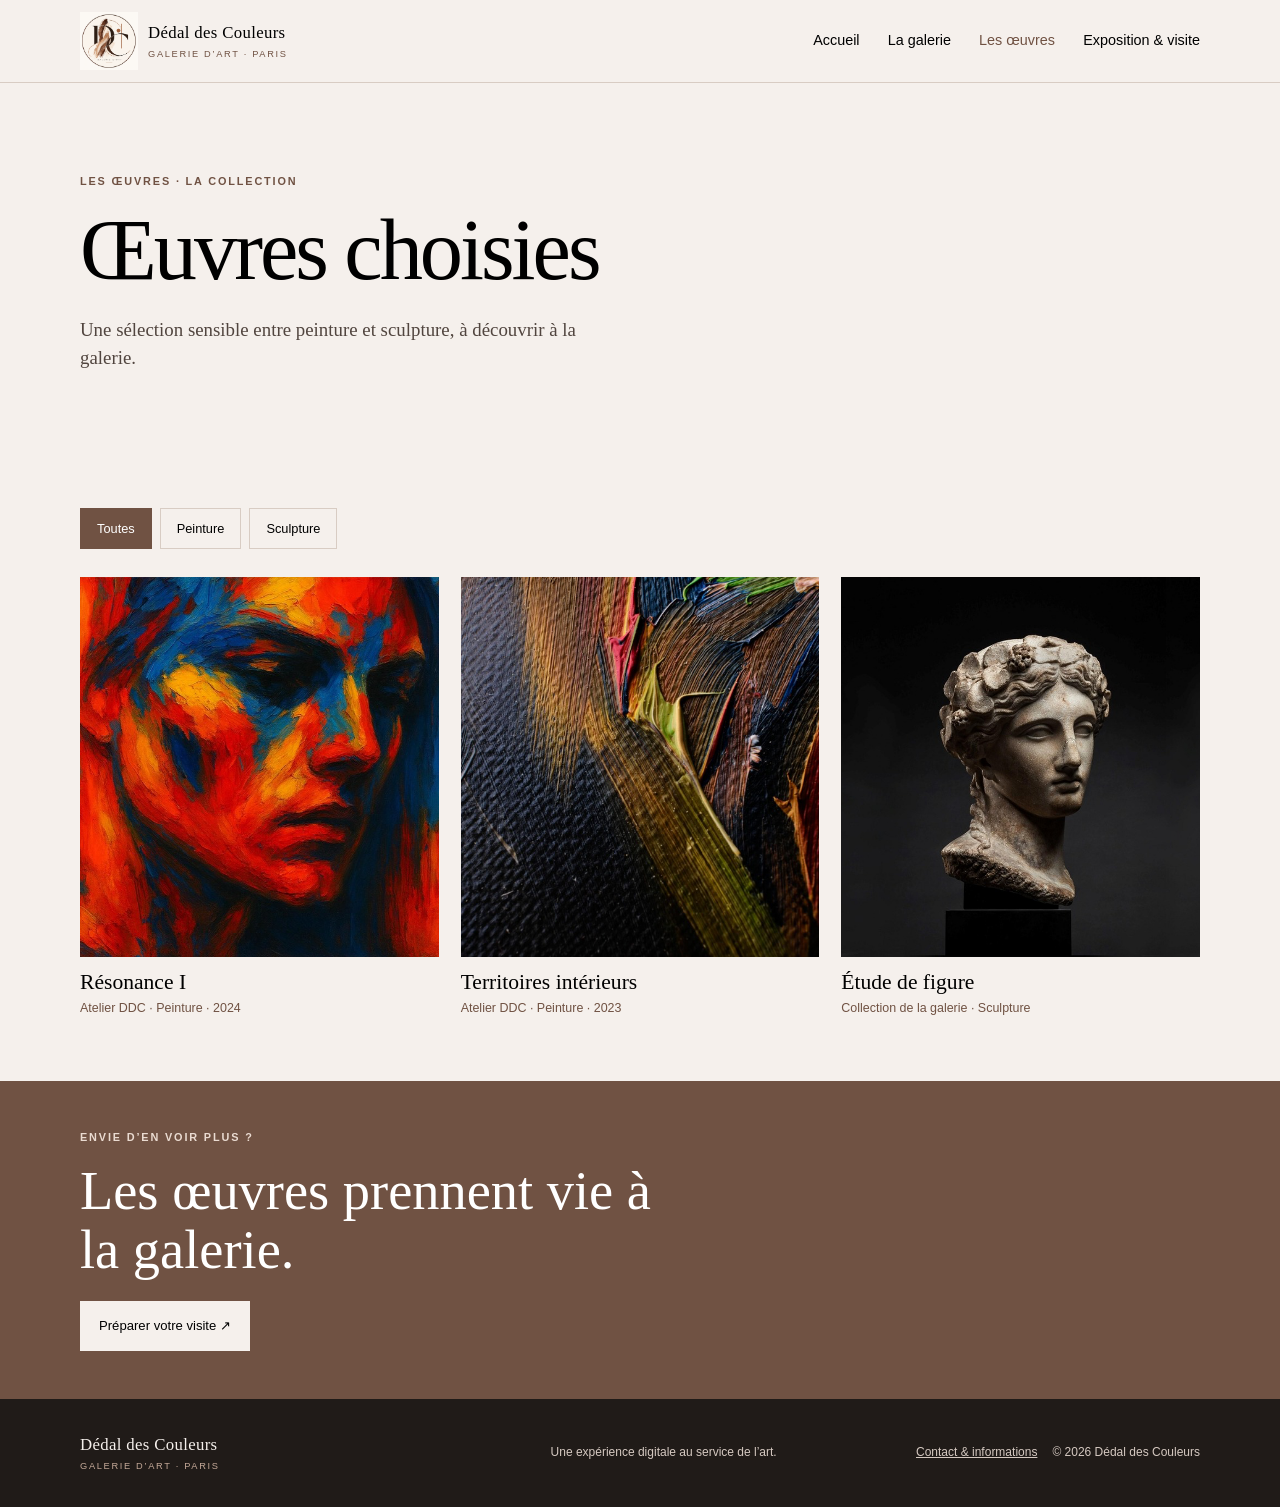
==== oeuvres.html @ c252c94c "Ajout du site Dédal des Couleurs" ====
<!doctype html>
<html lang="fr"><head><meta charset="utf-8"><meta name="viewport" content="width=device-width, initial-scale=1"><meta name="description" content="Découvrez une sélection de peintures et de sculptures de Dédal des Couleurs."><title>Les œuvres — Dédal des Couleurs</title><link rel="stylesheet" href="styles.css"><script src="script.js" defer></script></head>
<body>
<header class="site-header"><a class="brand" href="index.html"><img src="assets/logo-dedal.png" alt=""><span><strong>Dédal des Couleurs</strong><small>GALERIE D’ART · PARIS</small></span></a><button class="menu-toggle" aria-expanded="false" aria-controls="main-nav">Menu</button><nav id="main-nav" class="main-nav" aria-label="Navigation principale"><a href="index.html">Accueil</a><a href="galerie.html">La galerie</a><a class="active" href="oeuvres.html">Les œuvres</a><a href="visite.html">Exposition &amp; visite</a></nav></header>
<main><section class="page-hero container"><p class="eyebrow">LES ŒUVRES · LA COLLECTION</p><h1>Œuvres choisies</h1><p class="lead">Une sélection sensible entre peinture et sculpture, à découvrir à la galerie.</p></section>
<section class="container section"><div class="filters" role="group" aria-label="Filtrer les œuvres"><button class="filter active" data-filter="all" aria-pressed="true">Toutes</button><button class="filter" data-filter="peinture" aria-pressed="false">Peinture</button><button class="filter" data-filter="sculpture" aria-pressed="false">Sculpture</button></div>
<div class="art-grid works-grid"><article class="art-card" data-category="peinture"><img src="assets/portrait-expressionniste.png" alt="Portrait expressionniste peint en rouge, orange et bleu"><h2>Résonance I</h2><p>Atelier DDC · Peinture · 2024</p></article><article class="art-card" data-category="peinture"><img src="assets/texture-peinture.png" alt="Détail d’une peinture aux matières colorées"><h2>Territoires intérieurs</h2><p>Atelier DDC · Peinture · 2023</p></article><article class="art-card" data-category="sculpture"><img src="assets/sculpture.png" alt="Buste sculpté en pierre"><h2>Étude de figure</h2><p>Collection de la galerie · Sculpture</p></article></div></section>
<section class="cta-band"><div class="container"><p class="eyebrow">ENVIE D’EN VOIR PLUS ?</p><h2>Les œuvres prennent vie à la galerie.</h2><a class="button button-light" href="visite.html">Préparer votre visite ↗</a></div></section></main>
<footer class="site-footer"><div class="container footer-inner"><a class="footer-brand" href="index.html">Dédal des Couleurs <small>GALERIE D’ART · PARIS</small></a><p>Une expérience digitale au service de l’art.</p><a href="visite.html">Contact &amp; informations</a><span>© 2026 Dédal des Couleurs</span></div></footer></body></html>
---- styles.css ----
/* Dédal des Couleurs — styles responsive Mobile First */
:root{--ink:#000000;--paper:#f5f0ec;--brown:#705243;--line:#d8ccc3;--white:#fffdfb;--serif:Georgia,"Times New Roman",serif;--sans:"Arial",Helvetica,sans-serif}
*{box-sizing:border-box}html{scroll-behavior:smooth}body{margin:0;background:var(--paper);color:var(--ink);font-family:var(--sans);line-height:1.65}img{display:block;max-width:100%}a{color:inherit}.container{width:min(1120px,calc(100% - 40px));margin-inline:auto}.site-header{min-height:82px;padding:12px 20px;display:flex;align-items:center;justify-content:space-between;gap:20px;border-bottom:1px solid var(--line);background:var(--paper)}.brand{display:flex;align-items:center;gap:10px;text-decoration:none}.brand img{width:48px;height:48px;object-fit:contain}.brand strong,.footer-brand{display:block;font-family:var(--serif);font-size:1.05rem;font-weight:400;letter-spacing:.02em}.brand small,.footer-brand small{display:block;font-family:var(--sans);font-size:.58rem;letter-spacing:.18em;color:var(--brown)}.menu-toggle{border:1px solid var(--brown);background:transparent;padding:8px 13px;color:var(--ink);font:inherit}.main-nav{display:none;position:absolute;z-index:5;top:82px;left:0;right:0;padding:20px;background:var(--paper);border-bottom:1px solid var(--line);flex-direction:column;gap:14px}.main-nav.open{display:flex}.main-nav a{text-decoration:none;font-size:.9rem}.main-nav a.active,.main-nav a:hover{color:var(--brown)}.hero{padding-block:48px 58px;display:grid;gap:34px;align-items:center}.eyebrow{font-size:.68rem;letter-spacing:.17em;font-weight:700;color:var(--brown);margin:0 0 15px}.hero h1,.page-hero h1,.exhibition h1{font-family:var(--serif);font-weight:400;line-height:1.04;letter-spacing:-.035em;font-size:clamp(2.6rem,8vw,5.4rem);margin:0 0 20px}.lead{font-family:var(--serif);font-size:1.18rem;line-height:1.5;color:#51453f;max-width:520px}.actions{display:flex;align-items:center;flex-wrap:wrap;gap:20px;margin-top:28px}.button{display:inline-flex;align-items:center;gap:18px;background:var(--brown);color:white;text-decoration:none;padding:13px 18px;border:1px solid var(--brown);font-size:.82rem}.button:hover{background:#523a2e}.text-link{font-size:.82rem;text-decoration:none;border-bottom:1px solid var(--brown);padding-bottom:4px}.hero-image{margin:0}.hero-image img{width:100%;height:300px;object-fit:cover}.hero-image figcaption{font-size:.68rem;color:var(--brown);text-align:right;margin-top:8px}.intro-band{background:#eee7e1;padding:45px 0}.intro-grid{display:grid;gap:15px}.intro-grid h2,.section h2,.section-heading h2,.visit-strip h2,.story-grid h2,.cta-band h2{font:400 clamp(2rem,5vw,3.4rem)/1.08 var(--serif);margin:0}.intro-grid p:not(.eyebrow){max-width:480px}.section{padding-block:62px}.section-heading{display:flex;align-items:end;justify-content:space-between;gap:20px;margin-bottom:28px}.art-grid{display:grid;grid-template-columns:1fr;gap:30px}.art-card{min-width:0}.art-card a{text-decoration:none}.art-card img{width:100%;height:300px;object-fit:cover;background:#ddd}.art-card h3,.art-card h2{font:400 1.35rem var(--serif);margin:13px 0 3px}.art-card p{font-size:.78rem;color:var(--brown);margin:0}.newsletter{background:#eee7e1;padding:48px 0}.newsletter-grid{display:grid;gap:28px}.newsletter h2{font:400 clamp(2.3rem,5vw,3.6rem) var(--serif);margin:0 0 12px}.newsletter-grid>div>p:last-child{max-width:460px}.newsletter-form{display:grid;gap:10px;align-content:center}.newsletter-form label{font-size:.8rem}.newsletter-form input[type=email]{width:100%;border:0;border-bottom:1px solid var(--brown);background:transparent;padding:12px 2px;font:inherit}.consent{display:flex;align-items:flex-start;gap:9px;margin:8px 0}.consent input{margin-top:5px}.newsletter-form .button{justify-self:start;cursor:pointer}.form-message{font-size:.8rem;color:var(--brown)}.visit-strip{padding-block:45px;display:flex;flex-direction:column;gap:24px}.site-footer{background:#201b18;color:var(--paper);padding:32px 0}.footer-inner{display:grid;gap:15px}.footer-brand{color:var(--paper);text-decoration:none}.footer-brand small{color:#c4a998}.footer-inner p,.footer-inner span,.footer-inner>a:not(.footer-brand){font-size:.75rem;color:#d5c9c1}.page-hero{padding-block:65px 40px}.page-hero .lead{margin-top:12px}.story-grid{display:grid;gap:30px;padding-bottom:65px}.story-grid>img{width:100%;height:320px;object-fit:cover}.story-grid h2{margin-bottom:18px}.story-grid p:not(.eyebrow){max-width:520px}.story-grid .button{margin-top:15px}.facts{background:#eee7e1;padding:35px 0}.facts-grid{display:grid;grid-template-columns:repeat(3,1fr);gap:15px}.facts-grid div{display:grid}.facts-grid strong{font:400 clamp(1.3rem,4vw,2.2rem) var(--serif)}.facts-grid span{font-size:.72rem;color:var(--brown)}.filters{display:flex;gap:8px;margin-bottom:28px}.filter{background:transparent;border:1px solid var(--line);padding:9px 16px;font:inherit;font-size:.8rem;cursor:pointer}.filter.active,.filter:hover{background:var(--brown);color:white;border-color:var(--brown)}.works-grid .art-card[hidden]{display:none}.cta-band{background:var(--brown);color:white;padding:48px 0}.cta-band .eyebrow{color:#eadbd1}.cta-band h2{max-width:620px;margin-bottom:22px}.button-light{background:var(--paper);color:var(--ink);border-color:var(--paper)}.button-light:hover{background:white}.exhibition{display:grid;background:#201b18;color:var(--paper);margin-top:25px}.exhibition>img{width:100%;height:340px;object-fit:cover}.exhibition-copy{padding:35px 25px}.exhibition-copy .eyebrow{color:#d5b9a7}.exhibition h1{font-size:clamp(3rem,8vw,5rem)}.date{font-size:.72rem;letter-spacing:.14em;color:#d5b9a7;margin:22px 0}.exhibition-copy>p:not(.eyebrow):not(.date){max-width:430px;margin-bottom:25px}.info-grid{display:grid;gap:24px;margin-top:30px}.info-grid h3{font:400 1.3rem var(--serif);margin-bottom:7px}.info-grid p{margin:0}.info-grid a{text-decoration-thickness:1px;text-underline-offset:3px}.note{margin-top:35px;padding-top:18px;border-top:1px solid var(--line);font-size:.85rem;color:#5b4b43}
@media(min-width:700px){.site-header{padding-inline:max(30px,calc((100% - 1120px)/2));}.menu-toggle{display:none}.main-nav{display:flex;position:static;flex-direction:row;align-items:center;padding:0;border:0;background:transparent;gap:clamp(15px,2.2vw,32px)}.hero{grid-template-columns:1fr 1fr;padding-block:80px}.hero-image img{height:420px}.intro-grid{grid-template-columns:.8fr 1.2fr 1fr;align-items:start;gap:35px}.art-grid{grid-template-columns:repeat(3,1fr);gap:22px}.art-card img{height:340px}.newsletter-grid{grid-template-columns:1fr 1fr;gap:70px}.visit-strip{flex-direction:row;align-items:center;justify-content:space-between}.footer-inner{grid-template-columns:1.2fr 1fr auto;align-items:center}.footer-inner span{grid-column:1/-1}.page-hero{padding-block:90px 55px}.story-grid{grid-template-columns:1.05fr .95fr;align-items:center;gap:70px}.story-grid>img{height:500px}.exhibition{grid-template-columns:1fr 1fr;margin-top:40px}.exhibition>img{height:100%;min-height:520px}.exhibition-copy{padding:clamp(35px,6vw,80px)}.info-grid{grid-template-columns:repeat(3,1fr);gap:40px}.works-grid .art-card img{height:380px}}
@media(min-width:1000px){.brand img{width:58px;height:58px}.hero{gap:70px}.hero-image img{height:500px}.art-card img{height:390px}.footer-inner{grid-template-columns:1.3fr 1fr auto auto}.footer-inner span{grid-column:auto}}
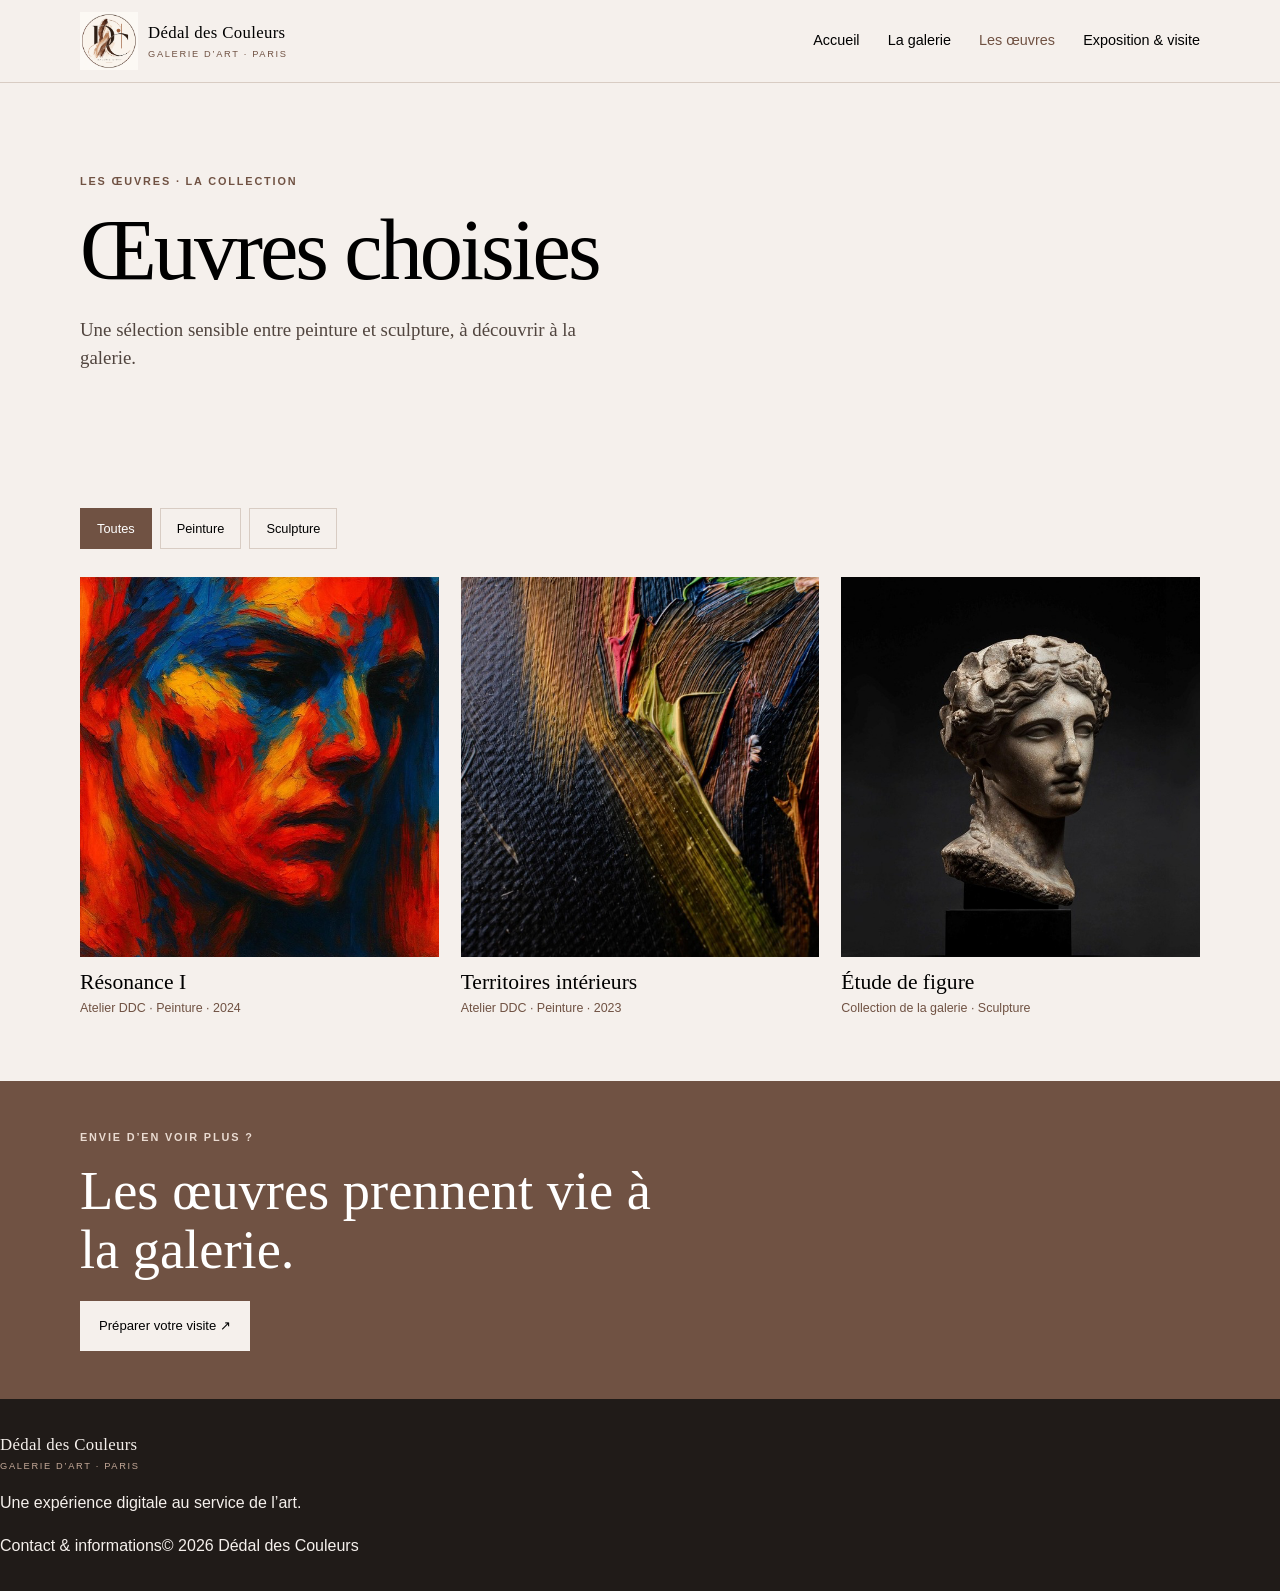
==== commit a2ae4923: "Correction W3C page oeuvres" ====
--- a/oeuvres.html
+++ b/oeuvres.html
@@ -3,7 +3,7 @@
 <body>
 <header class="site-header"><a class="brand" href="index.html"><img src="assets/logo-dedal.png" alt=""><span><strong>Dédal des Couleurs</strong><small>GALERIE D’ART · PARIS</small></span></a><button class="menu-toggle" aria-expanded="false" aria-controls="main-nav">Menu</button><nav id="main-nav" class="main-nav" aria-label="Navigation principale"><a href="index.html">Accueil</a><a href="galerie.html">La galerie</a><a class="active" href="oeuvres.html">Les œuvres</a><a href="visite.html">Exposition &amp; visite</a></nav></header>
 <main><section class="page-hero container"><p class="eyebrow">LES ŒUVRES · LA COLLECTION</p><h1>Œuvres choisies</h1><p class="lead">Une sélection sensible entre peinture et sculpture, à découvrir à la galerie.</p></section>
-<section class="container section"><div class="filters" role="group" aria-label="Filtrer les œuvres"><button class="filter active" data-filter="all" aria-pressed="true">Toutes</button><button class="filter" data-filter="peinture" aria-pressed="false">Peinture</button><button class="filter" data-filter="sculpture" aria-pressed="false">Sculpture</button></div>
-<div class="art-grid works-grid"><article class="art-card" data-category="peinture"><img src="assets/portrait-expressionniste.png" alt="Portrait expressionniste peint en rouge, orange et bleu"><h2>Résonance I</h2><p>Atelier DDC · Peinture · 2024</p></article><article class="art-card" data-category="peinture"><img src="assets/texture-peinture.png" alt="Détail d’une peinture aux matières colorées"><h2>Territoires intérieurs</h2><p>Atelier DDC · Peinture · 2023</p></article><article class="art-card" data-category="sculpture"><img src="assets/sculpture.png" alt="Buste sculpté en pierre"><h2>Étude de figure</h2><p>Collection de la galerie · Sculpture</p></article></div></section>
+<div class="container section"><div class="filters" role="group" aria-label="Filtrer les œuvres"><button class="filter active" data-filter="all" aria-pressed="true">Toutes</button><button class="filter" data-filter="peinture" aria-pressed="false">Peinture</button><button class="filter" data-filter="sculpture" aria-pressed="false">Sculpture</button></div>
+<div class="art-grid works-grid"><article class="art-card" data-category="peinture"><img src="assets/portrait-expressionniste.png" alt="Portrait expressionniste peint en rouge, orange et bleu"><h2>Résonance I</h2><p>Atelier DDC · Peinture · 2024</p></article><article class="art-card" data-category="peinture"><img src="assets/texture-peinture.png" alt="Détail d’une peinture aux matières colorées"><h2>Territoires intérieurs</h2><p>Atelier DDC · Peinture · 2023</p></article><article class="art-card" data-category="sculpture"><img src="assets/sculpture.png" alt="Buste sculpté en pierre"><h2>Étude de figure</h2><p>Collection de la galerie · Sculpture</p></article></div></div>
 <section class="cta-band"><div class="container"><p class="eyebrow">ENVIE D’EN VOIR PLUS ?</p><h2>Les œuvres prennent vie à la galerie.</h2><a class="button button-light" href="visite.html">Préparer votre visite ↗</a></div></section></main>
-<footer class="site-footer"><div class="container footer-inner"><a class="footer-brand" href="index.html">Dédal des Couleurs <small>GALERIE D’ART · PARIS</small></a><p>Une expérience digitale au service de l’art.</p><a href="visite.html">Contact &amp; informations</a><span>© 2026 Dédal des Couleurs</span></div></footer></body></html>+<footer class="site-footer"><div class("container footer-inner"><a class="footer-brand" href("index.html">Dédal des Couleurs <small>GALERIE D’ART · PARIS</small></a><p>Une expérience digitale au service de l’art.</p><a href("visite.html">Contact &amp; informations</a><span>© 2026 Dédal des Couleurs</span></div></footer></body></html>
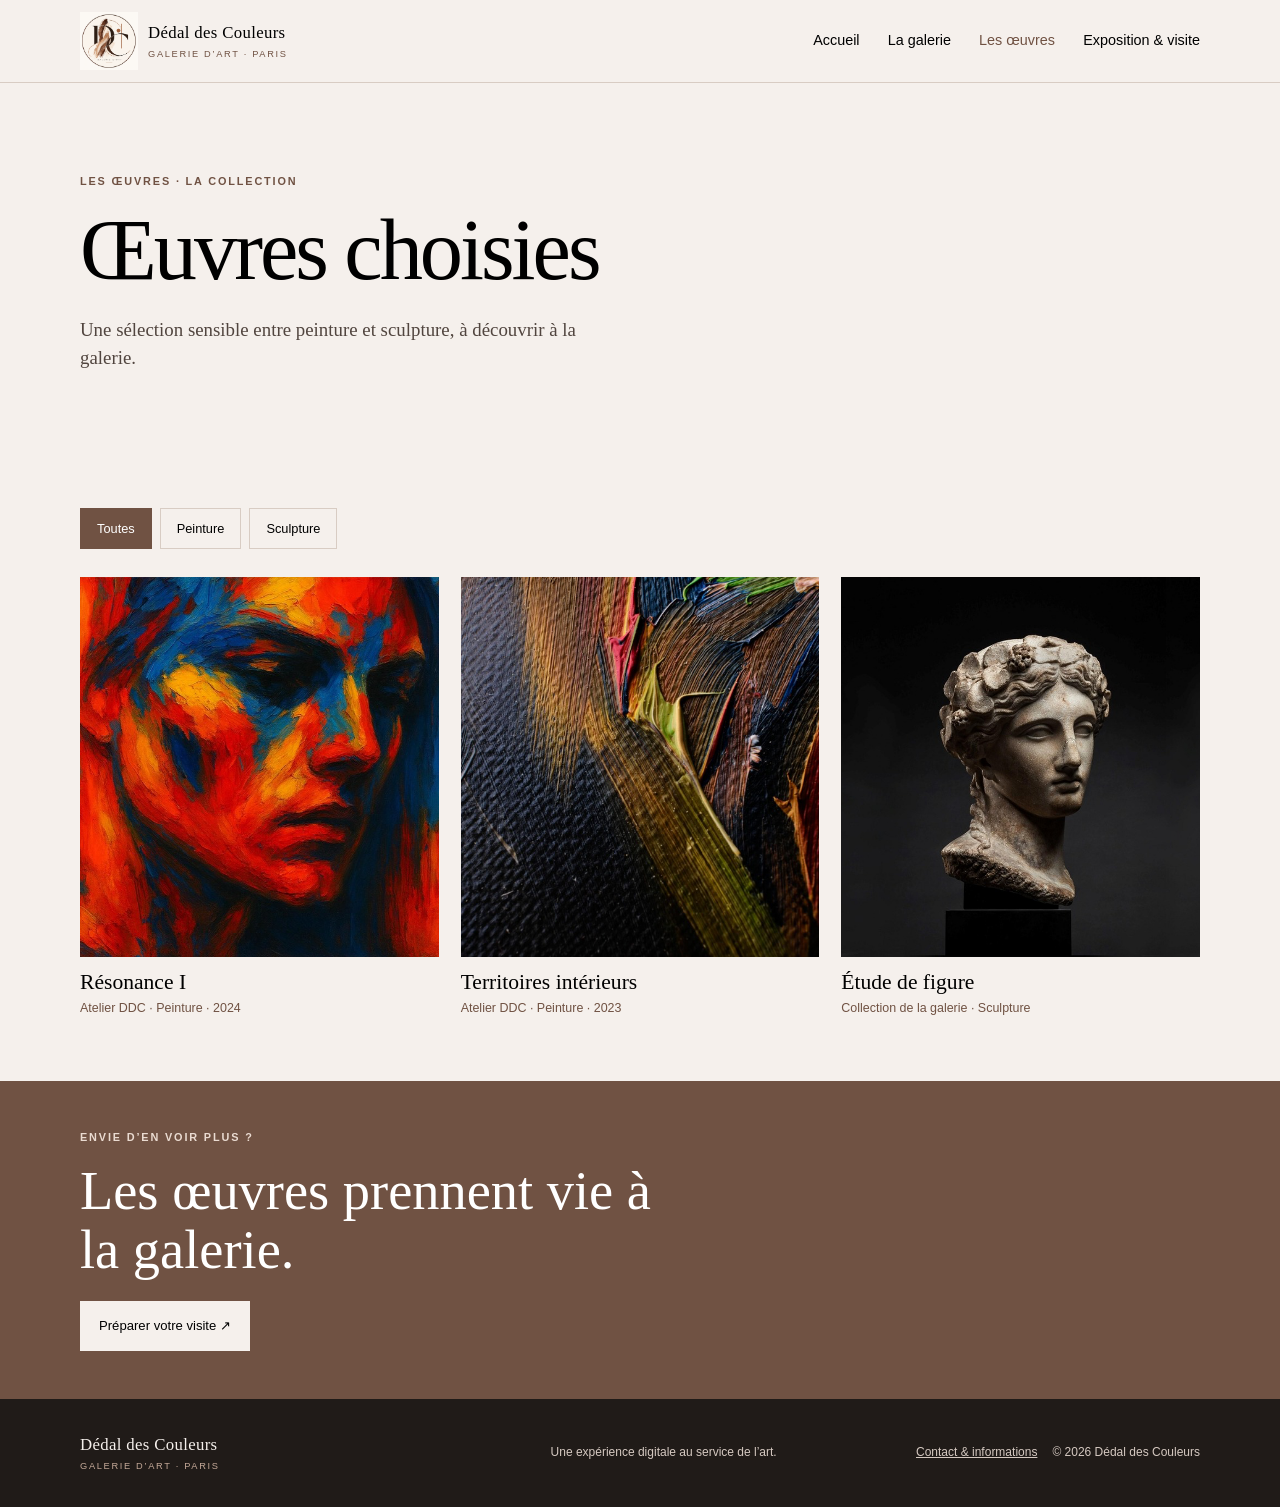
==== commit 62310630: "Correction des erreurs HTML page oeuvres" ====
--- a/oeuvres.html
+++ b/oeuvres.html
@@ -6,4 +6,4 @@
 <div class="container section"><div class="filters" role="group" aria-label="Filtrer les œuvres"><button class="filter active" data-filter="all" aria-pressed="true">Toutes</button><button class="filter" data-filter="peinture" aria-pressed="false">Peinture</button><button class="filter" data-filter="sculpture" aria-pressed="false">Sculpture</button></div>
 <div class="art-grid works-grid"><article class="art-card" data-category="peinture"><img src="assets/portrait-expressionniste.png" alt="Portrait expressionniste peint en rouge, orange et bleu"><h2>Résonance I</h2><p>Atelier DDC · Peinture · 2024</p></article><article class="art-card" data-category="peinture"><img src="assets/texture-peinture.png" alt="Détail d’une peinture aux matières colorées"><h2>Territoires intérieurs</h2><p>Atelier DDC · Peinture · 2023</p></article><article class="art-card" data-category="sculpture"><img src="assets/sculpture.png" alt="Buste sculpté en pierre"><h2>Étude de figure</h2><p>Collection de la galerie · Sculpture</p></article></div></div>
 <section class="cta-band"><div class="container"><p class="eyebrow">ENVIE D’EN VOIR PLUS ?</p><h2>Les œuvres prennent vie à la galerie.</h2><a class="button button-light" href="visite.html">Préparer votre visite ↗</a></div></section></main>
-<footer class="site-footer"><div class("container footer-inner"><a class="footer-brand" href("index.html">Dédal des Couleurs <small>GALERIE D’ART · PARIS</small></a><p>Une expérience digitale au service de l’art.</p><a href("visite.html">Contact &amp; informations</a><span>© 2026 Dédal des Couleurs</span></div></footer></body></html>+<footer class="site-footer"><div class="container footer-inner"><a class="footer-brand" href="index.html">Dédal des Couleurs <small>GALERIE D’ART · PARIS</small></a><p>Une expérience digitale au service de l’art.</p><a href="visite.html">Contact &amp; informations</a><span>© 2026 Dédal des Couleurs</span></div></footer></body></html>
